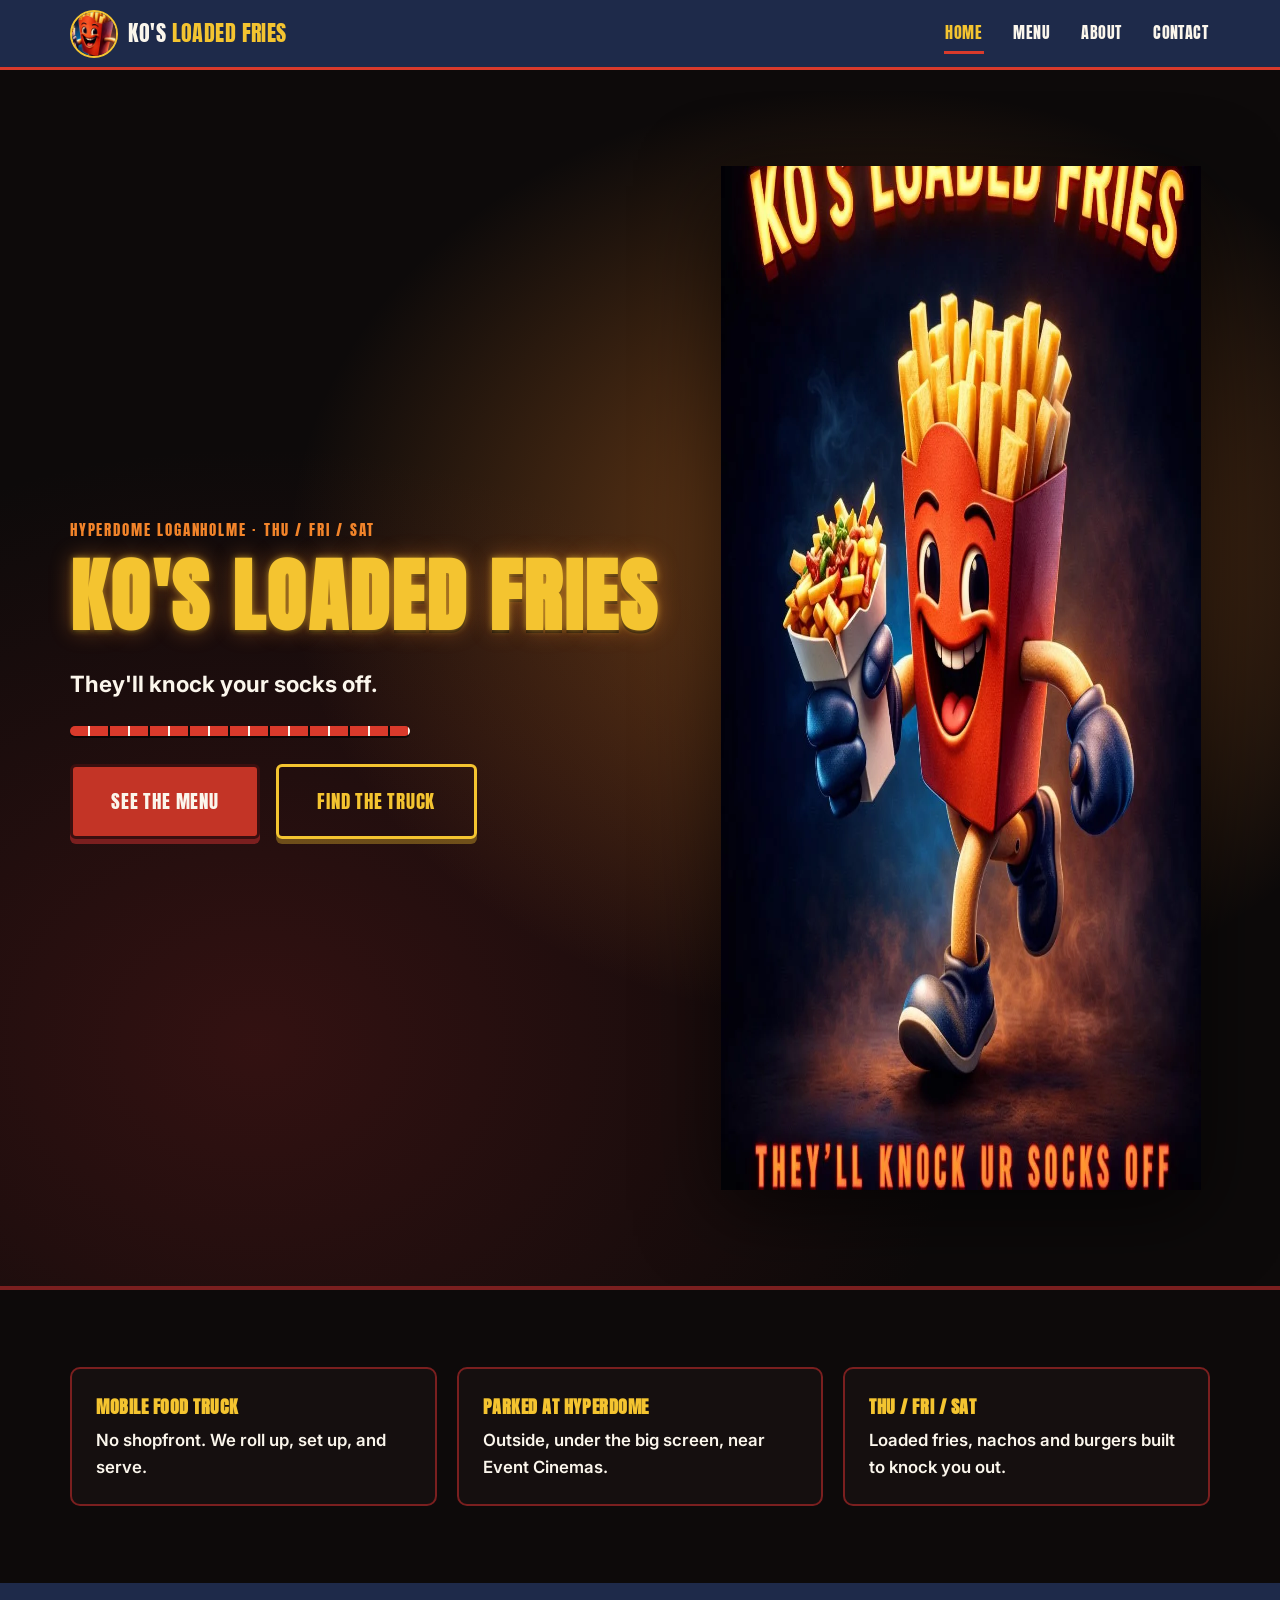
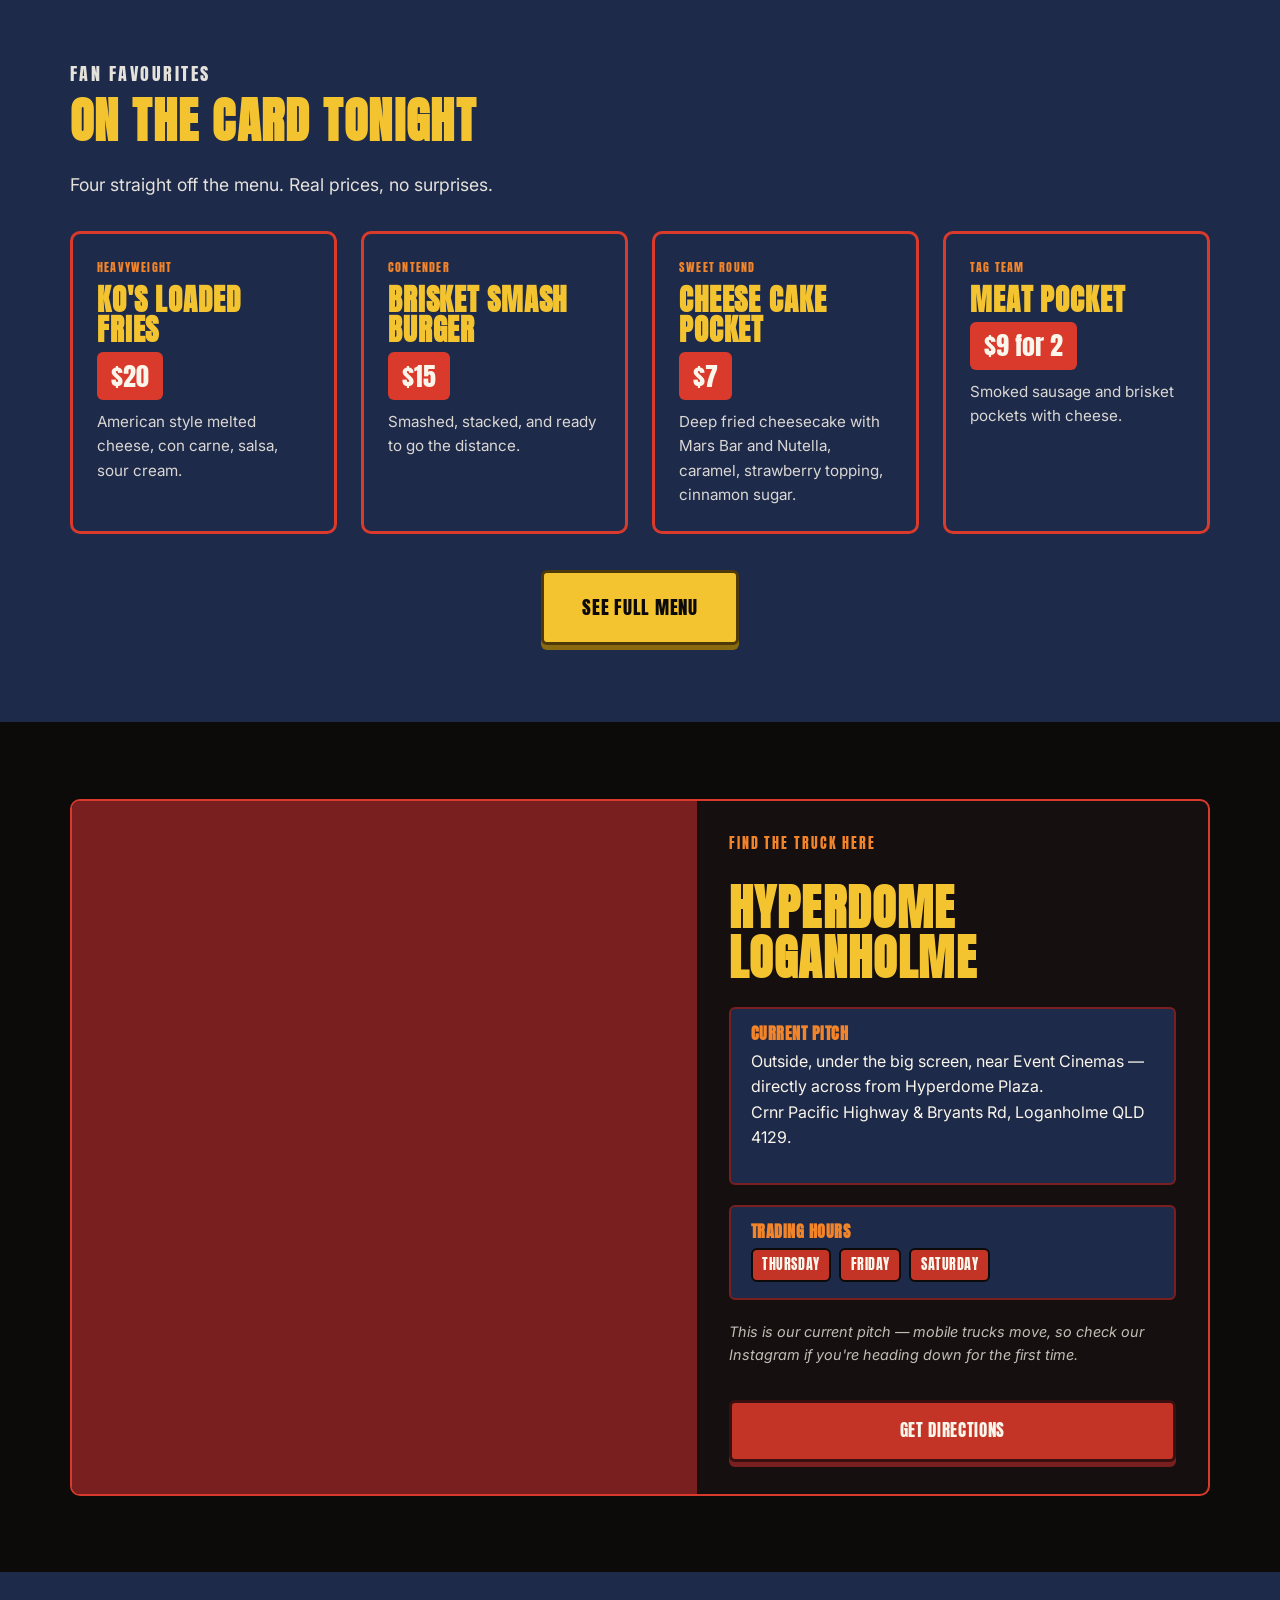
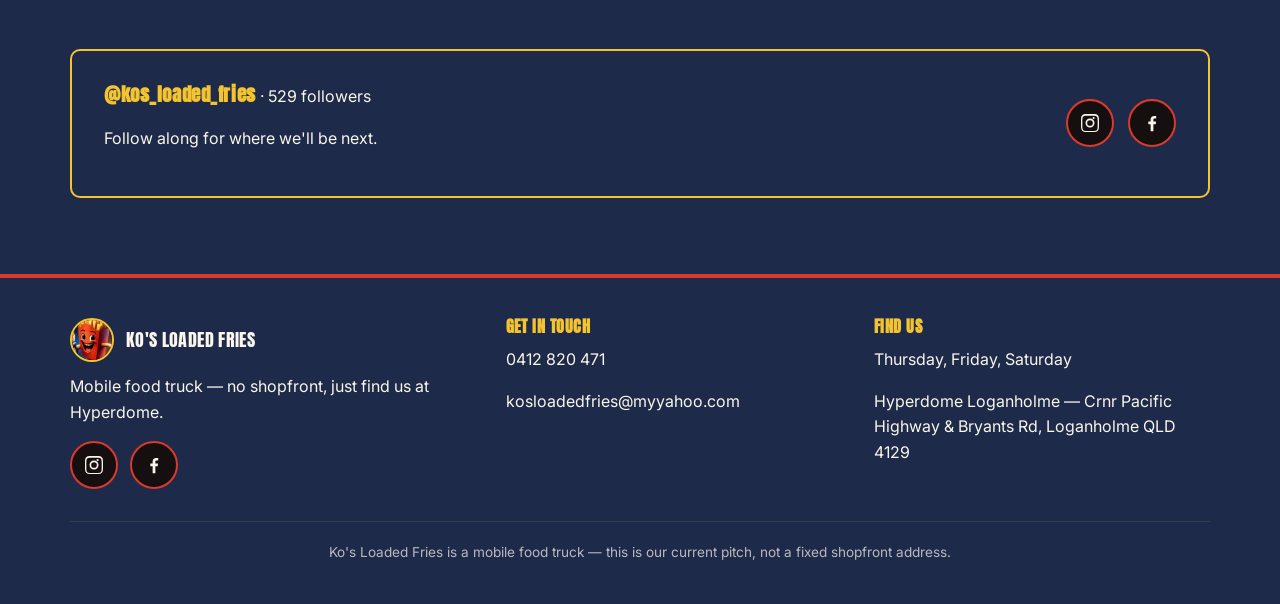
==== index.html @ 44c9c28b "Build Ko's Loaded Fries site: vanilla HTML/CSS/JS, full brand build Four pages (home, menu, about, c" ====
<!DOCTYPE html>
<html lang="en-AU">
<head>
<meta charset="UTF-8">
<meta name="viewport" content="width=device-width, initial-scale=1.0">
<title>Ko's Loaded Fries — Loaded Fries &amp; Burgers at Hyperdome Loganholme</title>
<meta name="description" content="Ko's Loaded Fries is a Brisbane food truck slinging loaded fries, nachos and burgers at Hyperdome Loganholme every Thursday, Friday and Saturday. Bold flavor, loaded portions, knockout satisfaction.">

<meta property="og:title" content="Ko's Loaded Fries — Hyperdome Loganholme">
<meta property="og:description" content="Loaded fries built to knock you out. Find the truck at Hyperdome Loganholme every Thursday, Friday and Saturday.">
<meta property="og:image" content="images/mascot-hero-poster.png">
<meta property="og:type" content="website">

<link rel="icon" href="favicon.ico" sizes="any">
<link rel="icon" type="image/png" sizes="32x32" href="images/favicon-32.png">
<link rel="apple-touch-icon" href="images/favicon-180.png">

<link rel="preconnect" href="https://fonts.googleapis.com">
<link rel="preconnect" href="https://fonts.gstatic.com" crossorigin>
<link href="https://fonts.googleapis.com/css2?family=Anton&family=Inter:wght@400;600;700;800&display=swap" rel="stylesheet">
<link rel="stylesheet" href="styles.css">
</head>
<body>
<a class="skip-link" href="#main">Skip to content</a>

<header class="site-header">
  <div class="wrap">
    <a class="brand" href="index.html">
      <!-- Isolated mascot mark, cropped from mascot-hero-poster.png — see /images. Not a standalone logo file from the client, this is the working substitute. -->
      <img class="brand-mark" src="images/mascot-face-square.png" alt="" width="48" height="48">
      <!-- Built wordmark lockup (coded type, not an extracted logo file) -->
      <span class="brand-word">KO'S <span>LOADED FRIES</span></span>
    </a>
    <button class="nav-toggle" type="button" data-nav-toggle aria-expanded="false" aria-controls="primary-nav" aria-label="Open menu">
      <span class="nav-toggle-icon"></span>
      <span class="visually-hidden">Menu</span>
    </button>
    <nav class="main-nav" id="primary-nav" data-nav aria-label="Primary" data-open="false">
      <ul>
        <li><a href="index.html">Home</a></li>
        <li><a href="menu.html">Menu</a></li>
        <li><a href="about.html">About</a></li>
        <li><a href="contact.html">Contact</a></li>
      </ul>
    </nav>
  </div>
  <div class="nav-scrim" data-nav-scrim></div>
</header>

<main id="main">

  <!-- HERO — the signature element. Radial glow is coded in CSS (see styles.css .hero);
       the mascot art itself is the real supplied poster image. -->
  <section class="hero">
    <div class="wrap">
      <div class="hero-copy" data-reveal>
        <p class="hero-eyebrow">Hyperdome Loganholme &middot; Thu / Fri / Sat</p>
        <h1>Ko's Loaded Fries</h1>
        <p class="hero-tagline">They'll knock your socks off.</p>
        <hr class="rope-divider" aria-hidden="true">
        <div class="btn-row">
          <a class="btn btn-primary btn-lg" href="menu.html">See the Menu</a>
          <a class="btn btn-outline btn-lg" href="#find-us">Find the Truck</a>
        </div>
      </div>
      <div class="hero-media">
        <picture>
          <source srcset="images/mascot-hero-poster.webp" type="image/webp">
          <img src="images/mascot-hero-poster.png" alt="Ko's Loaded Fries mascot, an illustrated red fry box wearing navy boxing gloves, running while holding a cup of loaded fries, lit against a dark red and orange glow" width="1024" height="1024">
        </picture>
      </div>
    </div>
  </section>

  <!-- QUICK OVERVIEW STRIP -->
  <section class="section-black">
    <div class="wrap">
      <div class="overview-strip" data-reveal>
        <div class="overview-item">
          <strong>Mobile food truck</strong>
          No shopfront. We roll up, set up, and serve.
        </div>
        <div class="overview-item">
          <strong>Parked at Hyperdome</strong>
          Outside, under the big screen, near Event Cinemas.
        </div>
        <div class="overview-item">
          <strong>Thu / Fri / Sat</strong>
          Loaded fries, nachos and burgers built to knock you out.
        </div>
      </div>
    </div>
  </section>

  <!-- MENU PREVIEW — fight-card style -->
  <section class="section-navy">
    <div class="wrap">
      <div class="section-head" data-reveal>
        <p class="eyebrow">Fan favourites</p>
        <h2>On the card tonight</h2>
        <p>Four straight off the menu. Real prices, no surprises.</p>
      </div>
      <div class="card-grid" data-reveal>
        <article class="fight-card">
          <p class="tale-of-tape">Heavyweight</p>
          <h3>Ko's Loaded Fries</h3>
          <p class="price">$20</p>
          <p class="desc">American style melted cheese, con carne, salsa, sour cream.</p>
        </article>
        <article class="fight-card">
          <p class="tale-of-tape">Contender</p>
          <h3>Brisket Smash Burger</h3>
          <p class="price">$15</p>
          <p class="desc">Smashed, stacked, and ready to go the distance.</p>
        </article>
        <article class="fight-card">
          <p class="tale-of-tape">Sweet round</p>
          <h3>Cheese Cake Pocket</h3>
          <p class="price">$7</p>
          <p class="desc">Deep fried cheesecake with Mars Bar and Nutella, caramel, strawberry topping, cinnamon sugar.</p>
        </article>
        <article class="fight-card">
          <p class="tale-of-tape">Tag team</p>
          <h3>Meat Pocket</h3>
          <p class="price">$9 for 2</p>
          <p class="desc">Smoked sausage and brisket pockets with cheese.</p>
        </article>
      </div>
      <div class="preview-cta">
        <a class="btn btn-gold btn-lg" href="menu.html">See Full Menu</a>
      </div>
    </div>
  </section>

  <!-- FIND US -->
  <section class="section-black" id="find-us">
    <div class="wrap">
      <div class="find-us" data-reveal>
        <div class="find-us-map">
          <iframe
            src="https://www.google.com/maps?q=Hyperdome,+Crnr+Pacific+Highway+%26+Bryants+Rd,+Loganholme+QLD+4129&output=embed"
            title="Map showing Hyperdome Loganholme, Ko's Loaded Fries' current pitch"
            loading="lazy"
            referrerpolicy="no-referrer-when-downgrade"
            aria-label="Google Map centred on Hyperdome Loganholme"></iframe>
        </div>
        <div class="find-us-info">
          <p class="eyebrow">Find the truck here</p>
          <h2>Hyperdome Loganholme</h2>
          <div class="address-block">
            <h3>Current pitch</h3>
            <p>Outside, under the big screen, near Event Cinemas — directly across from Hyperdome Plaza.<br>
            Crnr Pacific Highway &amp; Bryants Rd, Loganholme QLD 4129.</p>
          </div>
          <div class="schedule-block">
            <h3>Trading hours</h3>
            <div class="schedule-days">
              <span>Thursday</span><span>Friday</span><span>Saturday</span>
            </div>
          </div>
          <p class="pitch-note">This is our current pitch — mobile trucks move, so check our Instagram if you're heading down for the first time.</p>
          <a class="btn btn-primary" href="https://www.google.com/maps?q=Hyperdome,+Crnr+Pacific+Highway+%26+Bryants+Rd,+Loganholme+QLD+4129" target="_blank" rel="noopener">Get Directions</a>
        </div>
      </div>
    </div>
  </section>

  <!-- SOCIAL PROOF -->
  <section class="section-navy">
    <div class="wrap">
      <div class="social-proof" data-reveal>
        <div class="social-proof-text">
          <p><strong>@kos_loaded_fries</strong> &middot; 529 followers</p>
          <p>Follow along for where we'll be next.</p>
        </div>
        <div class="social-icons">
          <a class="social-icon" href="https://instagram.com/kos_loaded_fries" target="_blank" rel="noopener" aria-label="Ko's Loaded Fries on Instagram">
            <svg viewBox="0 0 24 24" aria-hidden="true"><path d="M12 2.2c3.2 0 3.6 0 4.85.07 3.25.15 4.77 1.69 4.92 4.92.06 1.25.07 1.63.07 4.81 0 3.19-.01 3.56-.07 4.81-.15 3.23-1.66 4.77-4.92 4.92-1.25.06-1.62.07-4.85.07-3.2 0-3.58 0-4.81-.07-3.26-.15-4.77-1.7-4.92-4.92-.06-1.25-.07-1.62-.07-4.81 0-3.18.02-3.56.07-4.81C2.36 3.96 3.9 2.42 7.15 2.27 8.4 2.21 8.78 2.2 12 2.2zm0 1.8c-3.14 0-3.5 0-4.74.07-2.35.1-3.44 1.22-3.54 3.54-.06 1.24-.07 1.6-.07 4.74 0 3.14.01 3.5.07 4.74.1 2.32 1.19 3.44 3.54 3.54 1.24.06 1.6.07 4.74.07 3.15 0 3.51 0 4.75-.07 2.34-.1 3.44-1.21 3.54-3.54.06-1.24.07-1.6.07-4.74 0-3.14-.01-3.5-.07-4.74-.1-2.33-1.2-3.44-3.54-3.54-1.24-.07-1.6-.07-4.75-.07zM12 7.1a4.9 4.9 0 1 1 0 9.8 4.9 4.9 0 0 1 0-9.8zm0 1.8a3.1 3.1 0 1 0 0 6.2 3.1 3.1 0 0 0 0-6.2zm5.1-2.35a1.15 1.15 0 1 1-2.3 0 1.15 1.15 0 0 1 2.3 0z"/></svg>
          </a>
          <a class="social-icon" href="https://facebook.com/profile.php?id=61591366006958" target="_blank" rel="noopener" aria-label="Ko's Loaded Fries on Facebook">
            <svg viewBox="0 0 24 24" aria-hidden="true"><path d="M13.5 21v-7.6h2.55l.38-2.96h-2.93V8.53c0-.86.24-1.44 1.47-1.44h1.57V4.46A21 21 0 0 0 14.3 4.3c-2.24 0-3.78 1.37-3.78 3.87v2.27H8v2.96h2.52V21h2.98z"/></svg>
          </a>
        </div>
      </div>
    </div>
  </section>

</main>

<footer class="site-footer">
  <div class="wrap">
    <div class="footer-grid">
      <div class="footer-col">
        <div class="footer-brand">
          <img src="images/mascot-face-square.png" alt="" width="44" height="44">
          <span>Ko's Loaded Fries</span>
        </div>
        <p>Mobile food truck — no shopfront, just find us at Hyperdome.</p>
        <div class="footer-social">
          <a class="social-icon" href="https://instagram.com/kos_loaded_fries" target="_blank" rel="noopener" aria-label="Ko's Loaded Fries on Instagram">
            <svg viewBox="0 0 24 24" aria-hidden="true"><path d="M12 2.2c3.2 0 3.6 0 4.85.07 3.25.15 4.77 1.69 4.92 4.92.06 1.25.07 1.63.07 4.81 0 3.19-.01 3.56-.07 4.81-.15 3.23-1.66 4.77-4.92 4.92-1.25.06-1.62.07-4.85.07-3.2 0-3.58 0-4.81-.07-3.26-.15-4.77-1.7-4.92-4.92-.06-1.25-.07-1.62-.07-4.81 0-3.18.02-3.56.07-4.81C2.36 3.96 3.9 2.42 7.15 2.27 8.4 2.21 8.78 2.2 12 2.2zm0 1.8c-3.14 0-3.5 0-4.74.07-2.35.1-3.44 1.22-3.54 3.54-.06 1.24-.07 1.6-.07 4.74 0 3.14.01 3.5.07 4.74.1 2.32 1.19 3.44 3.54 3.54 1.24.06 1.6.07 4.74.07 3.15 0 3.51 0 4.75-.07 2.34-.1 3.44-1.21 3.54-3.54.06-1.24.07-1.6.07-4.74 0-3.14-.01-3.5-.07-4.74-.1-2.33-1.2-3.44-3.54-3.54-1.24-.07-1.6-.07-4.75-.07zM12 7.1a4.9 4.9 0 1 1 0 9.8 4.9 4.9 0 0 1 0-9.8zm0 1.8a3.1 3.1 0 1 0 0 6.2 3.1 3.1 0 0 0 0-6.2zm5.1-2.35a1.15 1.15 0 1 1-2.3 0 1.15 1.15 0 0 1 2.3 0z"/></svg>
          </a>
          <a class="social-icon" href="https://facebook.com/profile.php?id=61591366006958" target="_blank" rel="noopener" aria-label="Ko's Loaded Fries on Facebook">
            <svg viewBox="0 0 24 24" aria-hidden="true"><path d="M13.5 21v-7.6h2.55l.38-2.96h-2.93V8.53c0-.86.24-1.44 1.47-1.44h1.57V4.46A21 21 0 0 0 14.3 4.3c-2.24 0-3.78 1.37-3.78 3.87v2.27H8v2.96h2.52V21h2.98z"/></svg>
          </a>
        </div>
      </div>
      <div class="footer-col">
        <h3>Get In Touch</h3>
        <p><a href="tel:+61412820471">0412 820 471</a></p>
        <p><a href="mailto:kosloadedfries@myyahoo.com">kosloadedfries@myyahoo.com</a></p>
      </div>
      <div class="footer-col">
        <h3>Find Us</h3>
        <p>Thursday, Friday, Saturday</p>
        <p>Hyperdome Loganholme — Crnr Pacific Highway &amp; Bryants Rd, Loganholme QLD 4129</p>
      </div>
    </div>
    <div class="footer-bottom">
      Ko's Loaded Fries is a mobile food truck — this is our current pitch, not a fixed shopfront address.
    </div>
  </div>
</footer>

<script src="main.js"></script>
</body>
</html>
---- styles.css ----
/* =========================================================================
   KO'S LOADED FRIES — stylesheet
   Palette, type and component system pulled directly from the brand's own
   mascot poster art and boxing motif. See README/brief for source colors.
   ========================================================================= */

:root {
  /* Brand palette — every value lifted from mascot-hero-poster.png */
  --ko-black: #0D0A0A;
  --ko-red: #D93A2B;
  --ko-maroon: #7A1F1F;
  --ko-ember: #F2842A;
  --ko-gold: #F4C430;
  --ko-glove-navy: #1E2A4A;

  /* Button-only red shade: --ko-red itself (lifted straight from the poster)
     sits at 4.25:1 against white text, just under WCAG AA's 4.5:1 for body-
     size text. This darkened variant keeps the same hue for button fills
     that carry text, while borders/cards/accents keep the true poster red. */
  --ko-red-btn: #C33426;
  --ko-red-btn-hover: #AD2E22;

  /* Derived surfaces/text */
  --ko-white: #FBF6EC;
  --ko-black-soft: #171212;
  --ko-black-card: #150F0F;
  --ko-border-hairline: rgba(244, 196, 48, 0.18);

  /* Type */
  --font-display: "Anton", "Arial Narrow", sans-serif;
  --font-body: "Inter", "Segoe UI", system-ui, sans-serif;

  /* Layout */
  --content-max: 1180px;
  --radius-sm: 6px;
  --radius-md: 10px;

  /* Motion */
  --ease-punch: cubic-bezier(0.2, 0.8, 0.3, 1.3);
}

/* =========================================================================
   Reset & base
   ========================================================================= */

*, *::before, *::after { box-sizing: border-box; }

html {
  scroll-behavior: smooth;
}

@media (prefers-reduced-motion: reduce) {
  html { scroll-behavior: auto; }
  *, *::before, *::after {
    animation-duration: 0.001ms !important;
    animation-iteration-count: 1 !important;
    transition-duration: 0.001ms !important;
    scroll-behavior: auto !important;
  }
}

body {
  margin: 0;
  background: var(--ko-black);
  color: var(--ko-white);
  font-family: var(--font-body);
  font-size: 1rem;
  line-height: 1.6;
  -webkit-font-smoothing: antialiased;
}

main { display: block; }

img { max-width: 100%; display: block; }

h1, h2, h3, h4 {
  font-family: var(--font-display);
  letter-spacing: 0.03em;
  text-transform: uppercase;
  line-height: 1.05;
  margin: 0 0 0.5em;
}

h1 { font-size: clamp(2.6rem, 7vw, 5rem); }
h2 { font-size: clamp(1.9rem, 4.5vw, 3rem); }
h3 { font-size: clamp(1.3rem, 3vw, 1.8rem); }

p { margin: 0 0 1em; }

a {
  color: var(--ko-gold);
  text-decoration-thickness: 2px;
  text-underline-offset: 3px;
}

a:hover { color: var(--ko-ember); }

/* Visible focus everywhere — never suppressed */
a:focus-visible,
button:focus-visible,
input:focus-visible,
[tabindex]:focus-visible {
  outline: 3px solid var(--ko-gold);
  outline-offset: 3px;
  border-radius: 2px;
}

.wrap {
  max-width: var(--content-max);
  margin: 0 auto;
  padding: 0 1.25rem;
}

.visually-hidden {
  position: absolute;
  width: 1px; height: 1px;
  padding: 0; margin: -1px;
  overflow: hidden;
  clip: rect(0,0,0,0);
  white-space: nowrap;
  border: 0;
}

.skip-link {
  position: absolute;
  top: -100px;
  left: 1rem;
  background: var(--ko-gold);
  color: var(--ko-black);
  font-weight: 700;
  padding: 0.75rem 1.25rem;
  border-radius: var(--radius-sm);
  z-index: 200;
  transition: top 0.2s var(--ease-punch);
}
.skip-link:focus { top: 1rem; }

/* =========================================================================
   Buttons — solid fills, hard bottom border, pressed state. No gradients.
   ========================================================================= */

.btn {
  display: inline-flex;
  align-items: center;
  justify-content: center;
  gap: 0.5em;
  font-family: var(--font-display);
  letter-spacing: 0.04em;
  text-transform: uppercase;
  font-size: 1.05rem;
  text-decoration: none;
  padding: 0.85em 1.6em;
  border: 3px solid var(--ko-black);
  border-radius: var(--radius-sm);
  cursor: pointer;
  transition: transform 0.12s var(--ease-punch), box-shadow 0.12s ease, background-color 0.15s ease;
  box-shadow: 0 5px 0 0 var(--shadow-color, var(--ko-maroon));
}

.btn:hover { color: inherit; }

.btn:active {
  transform: translateY(4px);
  box-shadow: 0 1px 0 0 var(--shadow-color, var(--ko-maroon));
}

.btn-primary {
  --shadow-color: var(--ko-maroon);
  background: var(--ko-red-btn);
  color: var(--ko-white);
  border-color: #3a0f0f;
}
.btn-primary:hover {
  background: var(--ko-red-btn-hover);
  color: var(--ko-white);
  box-shadow: 0 5px 0 0 var(--shadow-color), 0 0 22px rgba(242, 132, 42, 0.55);
}

.btn-gold {
  --shadow-color: #8a6a10;
  background: var(--ko-gold);
  color: var(--ko-black);
  border-color: #4d3a08;
}
.btn-gold:hover {
  background: #f7d155;
  color: var(--ko-black);
  box-shadow: 0 5px 0 0 var(--shadow-color), 0 0 22px rgba(244, 196, 48, 0.45);
}

.btn-outline {
  background: transparent;
  color: var(--ko-gold);
  border-color: var(--ko-gold);
  box-shadow: 0 5px 0 0 rgba(244, 196, 48, 0.35);
}
.btn-outline:hover { background: rgba(244, 196, 48, 0.08); }

.btn-lg { font-size: 1.2rem; padding: 1em 2em; }

.btn-row {
  display: flex;
  flex-wrap: wrap;
  gap: 1rem;
}

@media (prefers-reduced-motion: no-preference) {
  .btn:hover { transform: translateY(-2px); }
  .btn:active { transform: translateY(4px); }
}

/* =========================================================================
   Header / Nav
   ========================================================================= */

.site-header {
  position: sticky;
  top: 0;
  z-index: 100;
  background: var(--ko-glove-navy);
  border-bottom: 3px solid var(--ko-red);
}

.site-header .wrap {
  display: flex;
  align-items: center;
  justify-content: space-between;
  padding-block: 0.6rem;
}

.brand {
  display: flex;
  align-items: center;
  gap: 0.65rem;
  text-decoration: none;
  color: var(--ko-white);
}

.brand-mark {
  width: 48px;
  height: 48px;
  border-radius: 50%;
  border: 2px solid var(--ko-gold);
  object-fit: cover;
  background: var(--ko-black);
  flex-shrink: 0;
}

/* Built wordmark lockup — see index.html comment for why this is coded
   type rather than an extracted logo file. */
.brand-word {
  font-family: var(--font-display);
  font-size: 1.35rem;
  letter-spacing: 0.02em;
  text-transform: uppercase;
  line-height: 1;
}
.brand-word span { color: var(--ko-gold); }

.nav-toggle {
  display: none;
  background: var(--ko-red);
  color: var(--ko-white);
  border: 2px solid var(--ko-black);
  border-radius: var(--radius-sm);
  padding: 0.5rem 0.7rem;
  cursor: pointer;
}

.nav-toggle-icon,
.nav-toggle-icon::before,
.nav-toggle-icon::after {
  display: block;
  width: 22px;
  height: 3px;
  background: currentColor;
  border-radius: 2px;
  position: relative;
  transition: transform 0.2s ease, opacity 0.2s ease;
}
.nav-toggle-icon::before { content: ""; position: absolute; top: -7px; }
.nav-toggle-icon::after { content: ""; position: absolute; top: 7px; }

.nav-toggle[aria-expanded="true"] .nav-toggle-icon { background: transparent; }
.nav-toggle[aria-expanded="true"] .nav-toggle-icon::before { transform: translateY(7px) rotate(45deg); }
.nav-toggle[aria-expanded="true"] .nav-toggle-icon::after { transform: translateY(-7px) rotate(-45deg); }

.main-nav ul {
  list-style: none;
  display: flex;
  gap: 1.75rem;
  margin: 0;
  padding: 0;
}

.main-nav a {
  color: var(--ko-white);
  text-decoration: none;
  font-family: var(--font-display);
  letter-spacing: 0.03em;
  text-transform: uppercase;
  font-size: 1rem;
  padding: 0.4rem 0.1rem;
  border-bottom: 3px solid transparent;
}

.main-nav a:hover { color: var(--ko-gold); }

.main-nav a[aria-current="page"] {
  color: var(--ko-gold);
  border-bottom-color: var(--ko-red);
}

@media (max-width: 760px) {
  .nav-toggle { display: inline-flex; align-items: center; justify-content: center; }

  .main-nav {
    position: fixed;
    inset: 0 0 0 auto;
    width: min(78vw, 320px);
    height: 100vh;
    background: var(--ko-glove-navy);
    border-left: 3px solid var(--ko-red);
    padding: 5.5rem 1.5rem 2rem;
    transform: translateX(100%);
    transition: transform 0.25s var(--ease-punch);
  }
  .main-nav[data-open="true"] { transform: translateX(0); }

  .main-nav ul {
    flex-direction: column;
    gap: 1.4rem;
  }

  .main-nav a { font-size: 1.3rem; display: inline-block; }

  .nav-scrim {
    display: none;
    position: fixed;
    inset: 0;
    background: rgba(0,0,0,0.55);
    z-index: 90;
  }
  .nav-scrim[data-open="true"] { display: block; }
}

/* =========================================================================
   Hero — the signature element. Radial glow built in CSS, not baked image.
   ========================================================================= */

.hero {
  position: relative;
  padding-block: clamp(3rem, 9vw, 6rem);
  background:
    radial-gradient(ellipse 65% 55% at 68% 40%, rgba(242, 132, 42, 0.45), transparent 70%),
    radial-gradient(ellipse 80% 70% at 20% 80%, rgba(122, 31, 31, 0.35), transparent 70%),
    var(--ko-black);
  overflow: hidden;
  border-bottom: 4px solid var(--ko-maroon);
}

.hero .wrap {
  display: grid;
  grid-template-columns: 1.1fr 0.9fr;
  align-items: center;
  gap: 2rem;
}

.hero-copy { position: relative; z-index: 2; }

.hero-eyebrow {
  display: inline-block;
  color: var(--ko-ember);
  font-family: var(--font-display);
  letter-spacing: 0.12em;
  text-transform: uppercase;
  font-size: 0.95rem;
  margin-bottom: 0.75rem;
}

.hero h1 {
  color: var(--ko-gold);
  text-shadow:
    0 0 6px rgba(244, 196, 48, 0.55),
    0 0 22px rgba(242, 132, 42, 0.45),
    0 3px 0 var(--ko-black);
  margin-bottom: 0.35em;
}

.hero-tagline {
  font-size: clamp(1.1rem, 2.4vw, 1.4rem);
  font-weight: 700;
  color: var(--ko-white);
  max-width: 32ch;
}

.rope-divider {
  border: none;
  height: 10px;
  margin: 1.5rem 0 1.75rem;
  max-width: 340px;
  background:
    repeating-linear-gradient(90deg,
      var(--ko-red) 0 18px,
      var(--ko-white) 18px 20px,
      var(--ko-red) 20px 38px,
      var(--ko-black) 38px 40px);
  border-radius: 999px;
  box-shadow: 0 2px 0 rgba(0,0,0,0.6);
}

.hero-media {
  position: relative;
  z-index: 1;
  display: flex;
  justify-content: center;
}

.hero-media img {
  width: 100%;
  max-width: 480px;
  filter: drop-shadow(0 20px 40px rgba(0,0,0,0.6));
}

@media (max-width: 860px) {
  .hero .wrap { grid-template-columns: 1fr; text-align: center; }
  .hero-tagline { max-width: none; margin-inline: auto; }
  .rope-divider { margin-inline: auto; }
  .hero-media { order: -1; }
  .hero-media img { max-width: 320px; }
  .btn-row { justify-content: center; }
}

/* =========================================================================
   Sections — shared rhythm
   ========================================================================= */

section { padding-block: clamp(3rem, 6vw, 5rem); }

.section-navy { background: var(--ko-glove-navy); }
.section-black { background: var(--ko-black); }
.section-card-bg { background: var(--ko-black-soft); }

.section-head { max-width: 62ch; margin-bottom: 2rem; }
.section-head h2 { color: var(--ko-gold); }
.section-head p { font-size: 1.1rem; color: var(--ko-white); opacity: 0.9; }

.eyebrow {
  display: inline-block;
  font-family: var(--font-display);
  letter-spacing: 0.14em;
  text-transform: uppercase;
  font-size: 0.85rem;
  color: var(--ko-ember);
  margin-bottom: 0.5rem;
}

/* =========================================================================
   Overview strip
   ========================================================================= */

.overview-strip {
  display: grid;
  grid-template-columns: repeat(3, 1fr);
  gap: 1.25rem;
}

.overview-item {
  background: var(--ko-black-card);
  border: 2px solid var(--ko-maroon);
  border-radius: var(--radius-md);
  padding: 1.5rem;
  font-weight: 600;
  font-size: 1.05rem;
}

.overview-item strong { color: var(--ko-gold); display: block; font-family: var(--font-display); letter-spacing: 0.03em; text-transform: uppercase; font-size: 1.1rem; margin-bottom: 0.35rem; }

@media (max-width: 760px) {
  .overview-strip { grid-template-columns: 1fr; }
}

/* =========================================================================
   Fight-card menu preview / menu cards
   ========================================================================= */

.card-grid {
  display: grid;
  grid-template-columns: repeat(auto-fit, minmax(240px, 1fr));
  gap: 1.5rem;
}

.fight-card {
  background: var(--ko-glove-navy);
  border: 3px solid var(--ko-red);
  border-radius: var(--radius-md);
  padding: 1.5rem;
  position: relative;
  transition: transform 0.15s var(--ease-punch), box-shadow 0.15s ease;
}

@media (prefers-reduced-motion: no-preference) {
  .fight-card:hover,
  .menu-item:hover {
    transform: translateY(-4px);
    box-shadow: 0 10px 0 -4px var(--ko-maroon), 0 14px 24px rgba(0,0,0,0.45);
  }
}

.fight-card .tale-of-tape {
  font-family: var(--font-display);
  letter-spacing: 0.1em;
  text-transform: uppercase;
  font-size: 0.75rem;
  color: var(--ko-ember);
  margin-bottom: 0.5rem;
}

.fight-card h3 {
  color: var(--ko-gold);
  margin-bottom: 0.4rem;
}

.fight-card .price {
  font-family: var(--font-display);
  font-size: 1.6rem;
  color: var(--ko-white);
  background: var(--ko-red);
  display: inline-block;
  padding: 0.15em 0.55em;
  border-radius: var(--radius-sm);
  margin-bottom: 0.6rem;
}

.fight-card p.desc { color: var(--ko-white); opacity: 0.85; font-size: 0.95rem; margin-bottom: 0; }

.preview-cta { margin-top: 2.25rem; text-align: center; }

/* =========================================================================
   Find Us block
   ========================================================================= */

.find-us {
  background: var(--ko-black-card);
  border: 2px solid var(--ko-red);
  border-radius: var(--radius-md);
  display: grid;
  grid-template-columns: 1.1fr 0.9fr;
  overflow: hidden;
}

.find-us-map {
  position: relative;
  min-height: 320px;
  background: var(--ko-maroon);
}

.find-us-map iframe {
  width: 100%;
  height: 100%;
  min-height: 320px;
  border: 0;
  display: block;
}

.find-us-info {
  padding: 2rem;
  display: flex;
  flex-direction: column;
  gap: 1.25rem;
}

.find-us-info h2 { color: var(--ko-gold); margin-bottom: 0.25rem; }

.schedule-block,
.address-block {
  background: var(--ko-glove-navy);
  border: 2px solid var(--ko-maroon);
  border-radius: var(--radius-sm);
  padding: 1rem 1.25rem;
}

.schedule-block h3, .address-block h3 {
  font-size: 1rem;
  color: var(--ko-ember);
  margin-bottom: 0.4rem;
}

.schedule-days {
  display: flex;
  gap: 0.5rem;
  flex-wrap: wrap;
  margin-top: 0.5rem;
}

.schedule-days span {
  background: var(--ko-red-btn);
  color: var(--ko-white);
  font-family: var(--font-display);
  letter-spacing: 0.04em;
  text-transform: uppercase;
  font-size: 0.85rem;
  padding: 0.3em 0.7em;
  border-radius: var(--radius-sm);
  border: 2px solid var(--ko-black);
}

.pitch-note {
  font-size: 0.9rem;
  color: var(--ko-white);
  opacity: 0.75;
  font-style: italic;
}

@media (max-width: 860px) {
  .find-us { grid-template-columns: 1fr; }
  .find-us-map { min-height: 260px; }
}

/* =========================================================================
   Social proof
   ========================================================================= */

.social-proof {
  display: flex;
  flex-wrap: wrap;
  align-items: center;
  justify-content: space-between;
  gap: 1.5rem;
  background: var(--ko-glove-navy);
  border: 2px solid var(--ko-gold);
  border-radius: var(--radius-md);
  padding: 1.75rem 2rem;
}

.social-proof-text strong { color: var(--ko-gold); font-family: var(--font-display); font-size: 1.2rem; letter-spacing: 0.03em; }

.social-icons {
  display: flex;
  gap: 0.9rem;
}

.social-icon {
  display: inline-flex;
  align-items: center;
  justify-content: center;
  width: 48px;
  height: 48px;
  border-radius: 50%;
  background: var(--ko-black-card);
  border: 2px solid var(--ko-red);
  color: var(--ko-white);
  transition: transform 0.15s var(--ease-punch), background 0.15s ease;
}
.social-icon:hover { background: var(--ko-red); transform: translateY(-3px) scale(1.05); color: var(--ko-white); }
.social-icon svg { width: 22px; height: 22px; fill: currentColor; }

/* =========================================================================
   Footer
   ========================================================================= */

.site-footer {
  background: var(--ko-glove-navy);
  border-top: 4px solid var(--ko-red);
  padding-block: 2.5rem;
}

.footer-grid {
  display: grid;
  grid-template-columns: 1.2fr 1fr 1fr;
  gap: 2rem;
}

.footer-col h3 {
  font-size: 1rem;
  color: var(--ko-gold);
  margin-bottom: 0.75rem;
}

.footer-col p, .footer-col a { color: var(--ko-white); }
.footer-col a { text-decoration: none; }
.footer-col a:hover { color: var(--ko-gold); }

.footer-brand {
  display: flex;
  align-items: center;
  gap: 0.75rem;
  margin-bottom: 0.75rem;
}
.footer-brand img {
  width: 44px; height: 44px; border-radius: 50%;
  border: 2px solid var(--ko-gold);
}
.footer-brand span {
  font-family: var(--font-display);
  letter-spacing: 0.02em;
  text-transform: uppercase;
  font-size: 1.1rem;
}

.footer-note {
  font-size: 0.85rem;
  opacity: 0.7;
  margin-top: 0.5rem;
}

.footer-social { display: flex; gap: 0.75rem; margin-top: 0.75rem; }

.footer-bottom {
  margin-top: 2rem;
  padding-top: 1.25rem;
  border-top: 1px solid var(--ko-border-hairline);
  font-size: 0.85rem;
  opacity: 0.7;
  text-align: center;
}

@media (max-width: 760px) {
  .footer-grid { grid-template-columns: 1fr; }
}

/* =========================================================================
   Scroll reveal (JS adds .is-visible; content visible by default so it
   never depends on JS)
   ========================================================================= */

[data-reveal] {
  opacity: 1;
  transform: none;
}

@media (prefers-reduced-motion: no-preference) {
  [data-reveal] {
    opacity: 0;
    transform: translateY(24px);
    transition: opacity 0.6s ease, transform 0.6s var(--ease-punch);
  }
  [data-reveal].is-visible {
    opacity: 1;
    transform: none;
  }
}

/* =========================================================================
   Page header (menu / about / contact)
   ========================================================================= */

.page-header {
  background:
    radial-gradient(ellipse 70% 60% at 75% 20%, rgba(242, 132, 42, 0.3), transparent 70%),
    var(--ko-black);
  border-bottom: 4px solid var(--ko-maroon);
  padding-block: clamp(2.5rem, 6vw, 4rem);
  position: relative;
  overflow: hidden;
}

.page-header .wrap {
  display: flex;
  align-items: center;
  justify-content: space-between;
  gap: 2rem;
  flex-wrap: wrap;
}

.page-header h1 { color: var(--ko-gold); margin-bottom: 0.3em; }

.page-header .strapline {
  font-weight: 700;
  font-size: 1.05rem;
  color: var(--ko-white);
  letter-spacing: 0.02em;
}

.page-header-accent img {
  width: 140px;
  filter: drop-shadow(0 8px 18px rgba(0,0,0,0.5));
}

@media (max-width: 700px) {
  .page-header .wrap { flex-direction: column; text-align: center; }
}

/* =========================================================================
   Menu page
   ========================================================================= */

.menu-section { padding-block: 3rem; }

.menu-round {
  margin-bottom: 3.5rem;
}
.menu-round:last-child { margin-bottom: 0; }

.round-eyebrow {
  display: inline-flex;
  align-items: center;
  gap: 0.6rem;
  font-family: var(--font-display);
  letter-spacing: 0.1em;
  text-transform: uppercase;
  color: var(--ko-ember);
  font-size: 0.95rem;
  margin-bottom: 0.75rem;
}
.round-eyebrow::before {
  content: "";
  width: 28px;
  height: 3px;
  background: var(--ko-red);
  display: inline-block;
}

.menu-round h2 { color: var(--ko-gold); margin-bottom: 1.25rem; }

.menu-list {
  display: grid;
  gap: 1rem;
}

.menu-item {
  background: var(--ko-black-card);
  border: 2px solid var(--ko-maroon);
  border-radius: var(--radius-md);
  padding: 1.1rem 1.4rem;
  transition: transform 0.15s var(--ease-punch), box-shadow 0.15s ease, border-color 0.15s ease;
}
.menu-item:hover { border-color: var(--ko-red); }

.menu-item-row {
  display: flex;
  align-items: baseline;
  justify-content: space-between;
  gap: 1rem;
}

.menu-item-name {
  font-family: var(--font-display);
  letter-spacing: 0.02em;
  text-transform: uppercase;
  font-size: 1.15rem;
  color: var(--ko-white);
}

.menu-item-price {
  font-family: var(--font-display);
  font-size: 1.3rem;
  color: var(--ko-gold);
  white-space: nowrap;
}

.menu-item-desc {
  margin-top: 0.4rem;
  font-size: 0.95rem;
  color: var(--ko-white);
  opacity: 0.8;
}

.menu-item-addon {
  margin-top: 0.6rem;
  padding-top: 0.6rem;
  border-top: 1px dashed var(--ko-border-hairline);
  display: flex;
  justify-content: space-between;
  font-size: 0.9rem;
  color: var(--ko-ember);
  font-weight: 700;
}

.menu-strapline {
  text-align: center;
  font-family: var(--font-display);
  letter-spacing: 0.04em;
  text-transform: uppercase;
  color: var(--ko-gold);
  font-size: clamp(1.1rem, 2.5vw, 1.5rem);
  margin: 3rem 0 0;
}

/* =========================================================================
   About page
   ========================================================================= */

.about-block {
  display: grid;
  grid-template-columns: 1fr 1fr;
  gap: 2.5rem;
  align-items: center;
}

.about-block.reverse .about-media { order: 2; }

.about-media img {
  border-radius: var(--radius-md);
  border: 3px solid var(--ko-red);
}

.about-media figcaption {
  margin-top: 0.6rem;
  font-size: 0.85rem;
  opacity: 0.7;
}

.about-text h2 { color: var(--ko-gold); }

.ingredient-list {
  list-style: none;
  margin: 1.5rem 0 0;
  padding: 0;
  display: grid;
  grid-template-columns: repeat(auto-fit, minmax(180px, 1fr));
  gap: 0.9rem;
}

.ingredient-list li {
  background: var(--ko-glove-navy);
  border: 2px solid var(--ko-maroon);
  border-radius: var(--radius-sm);
  padding: 0.8rem 1rem;
  font-weight: 700;
}

.closing-statement {
  text-align: center;
  padding-block: clamp(3rem, 8vw, 6rem);
}

.closing-statement p {
  font-family: var(--font-display);
  letter-spacing: 0.03em;
  text-transform: uppercase;
  font-size: clamp(1.6rem, 5vw, 2.8rem);
  color: var(--ko-gold);
  text-shadow: 0 0 20px rgba(242, 132, 42, 0.4);
  max-width: 20ch;
  margin: 0 auto;
}

@media (max-width: 860px) {
  .about-block, .about-block.reverse .about-media { grid-template-columns: 1fr; order: 0; }
  .about-block { grid-template-columns: 1fr; }
}

/* =========================================================================
   Contact page
   ========================================================================= */

.contact-hero {
  text-align: center;
  max-width: 60ch;
  margin: 0 auto 2.5rem;
}

.contact-hero .eyebrow { display: block; }

.contact-actions {
  display: grid;
  grid-template-columns: repeat(2, 1fr);
  gap: 1.5rem;
  max-width: 640px;
  margin: 0 auto 3rem;
}

.contact-action {
  background: var(--ko-black-card);
  border: 3px solid var(--ko-red);
  border-radius: var(--radius-md);
  padding: 2rem 1.5rem;
  text-align: center;
  display: flex;
  flex-direction: column;
  align-items: center;
  gap: 0.75rem;
}

.contact-action h2 { font-size: 1.1rem; color: var(--ko-gold); margin-bottom: 0; }

.contact-action .btn {
  width: 100%;
  font-size: clamp(0.95rem, 4vw, 1.2rem);
  padding-inline: 0.75em;
}

.contact-action .btn-tel { white-space: nowrap; }

.contact-action .btn-email {
  white-space: normal;
  word-break: break-word;
  line-height: 1.3;
}

.copy-feedback {
  font-size: 0.85rem;
  color: var(--ko-ember);
  font-weight: 700;
  min-height: 1.2em;
}

@media (max-width: 640px) {
  .contact-actions { grid-template-columns: 1fr; }
}

.update-note {
  text-align: center;
  max-width: 55ch;
  margin: 2.5rem auto 0;
  font-size: 0.95rem;
  opacity: 0.85;
}
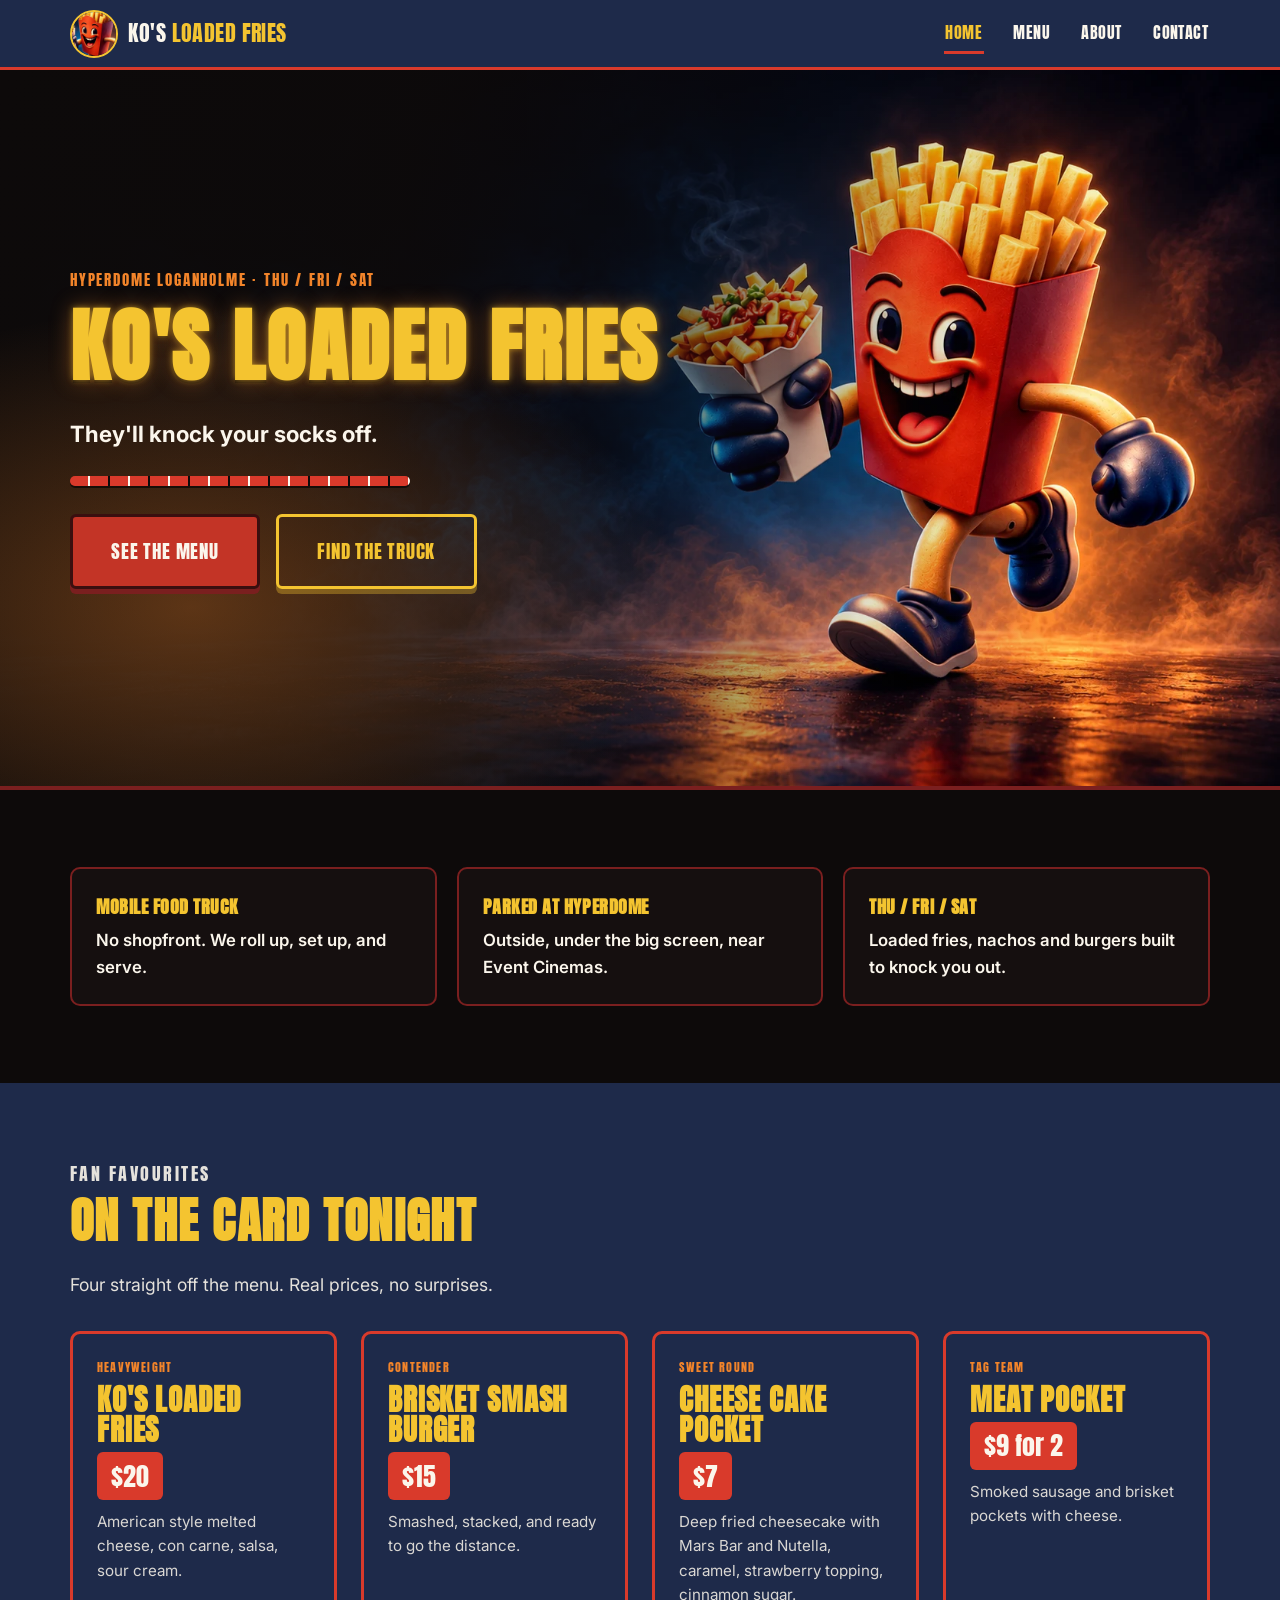
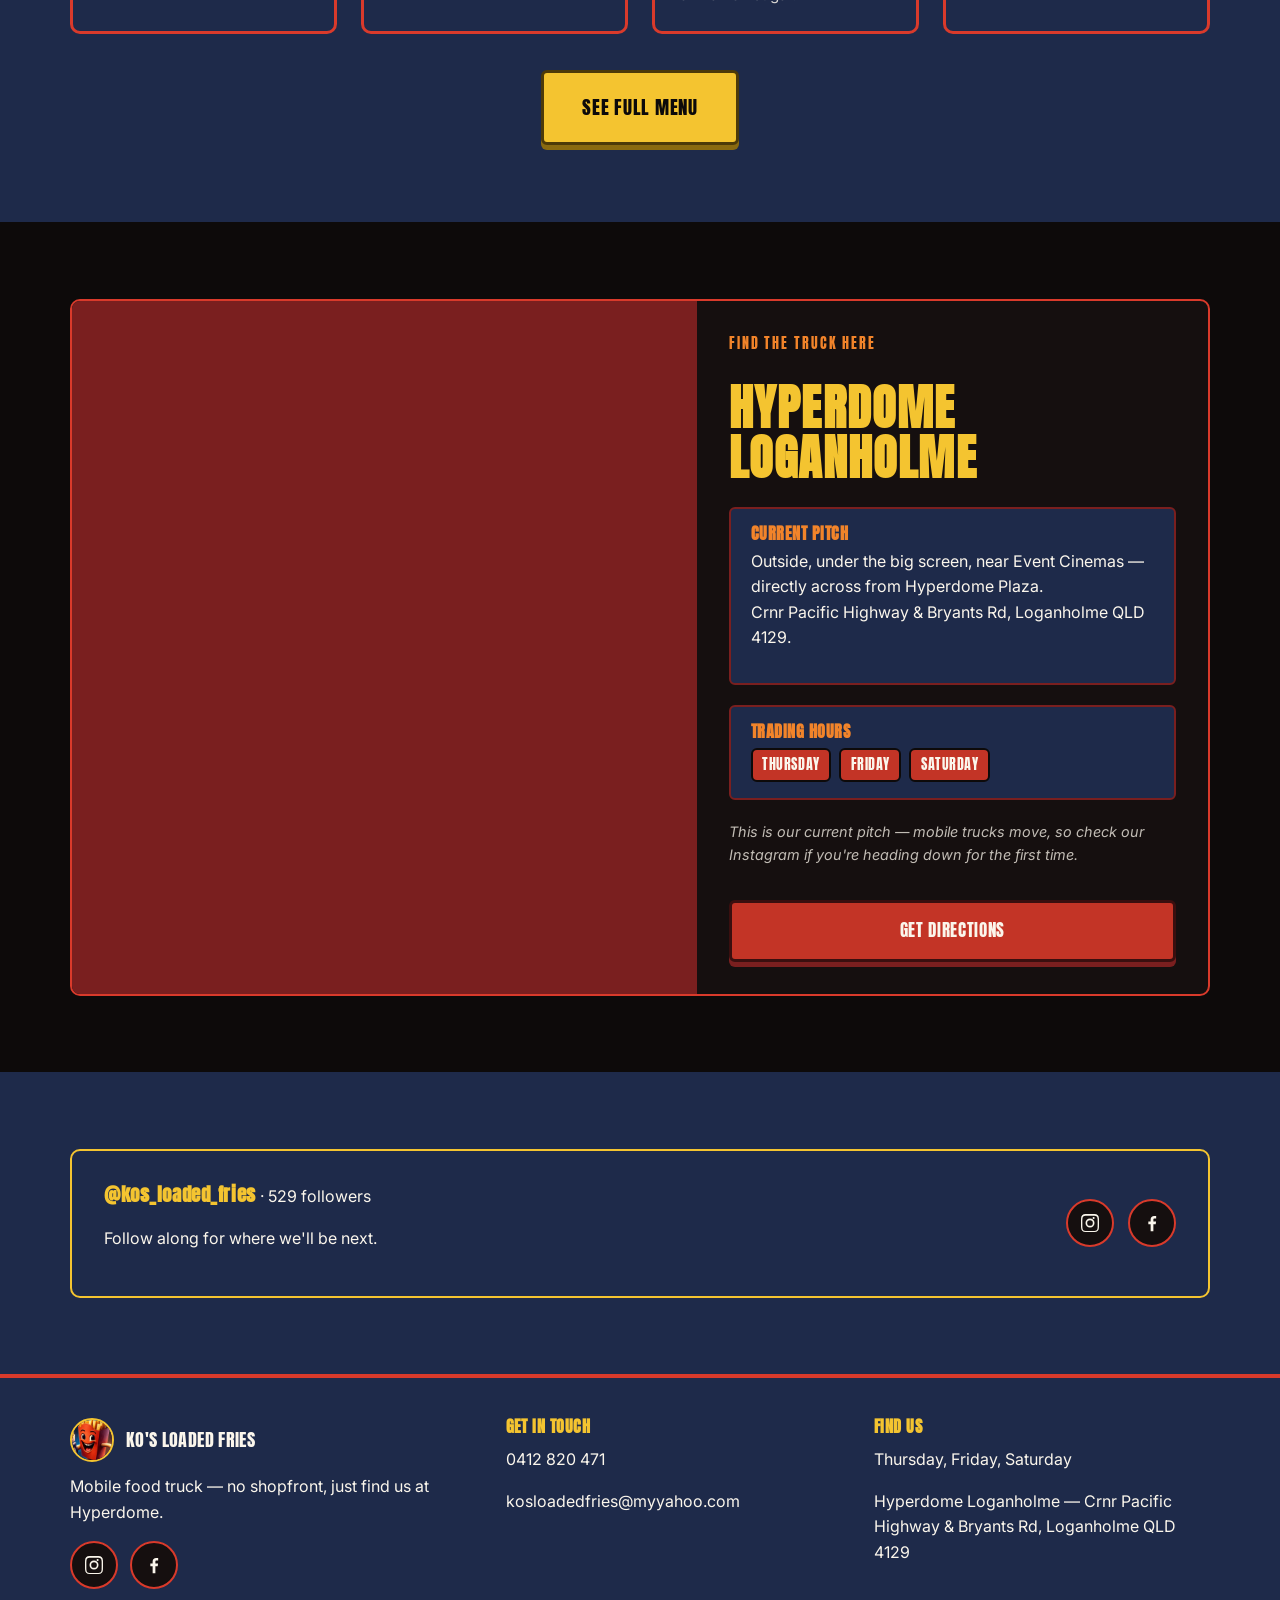
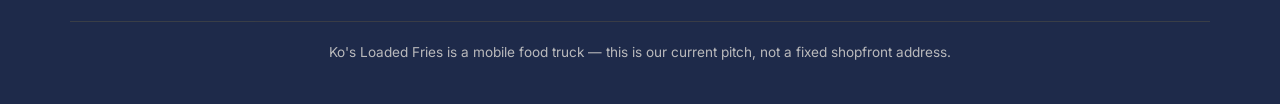
==== commit 67b17898: "Swap hero to new full-bleed running-mascot photo Moved the newly supplied mascot image out of the re" ====
--- a/index.html
+++ b/index.html
@@ -49,9 +49,16 @@
 
 <main id="main">
 
-  <!-- HERO — the signature element. Radial glow is coded in CSS (see styles.css .hero);
-       the mascot art itself is the real supplied poster image. -->
+  <!-- HERO — the signature element. The dark-to-transparent wash and ember
+       glow that make the overlaid headline readable are coded in CSS
+       (see styles.css .hero::before); the mascot photo itself is real. -->
   <section class="hero">
+    <div class="hero-media">
+      <picture>
+        <source srcset="images/mascot-hero-running.webp" type="image/webp">
+        <img src="images/mascot-hero-running.png" alt="Ko's Loaded Fries mascot, an illustrated red fry box wearing navy boxing gloves, running while holding a cup of loaded fries, lit against a dark smoky background with an orange glow" width="1672" height="941">
+      </picture>
+    </div>
     <div class="wrap">
       <div class="hero-copy" data-reveal>
         <p class="hero-eyebrow">Hyperdome Loganholme &middot; Thu / Fri / Sat</p>
@@ -62,12 +69,6 @@
           <a class="btn btn-primary btn-lg" href="menu.html">See the Menu</a>
           <a class="btn btn-outline btn-lg" href="#find-us">Find the Truck</a>
         </div>
-      </div>
-      <div class="hero-media">
-        <picture>
-          <source srcset="images/mascot-hero-poster.webp" type="image/webp">
-          <img src="images/mascot-hero-poster.png" alt="Ko's Loaded Fries mascot, an illustrated red fry box wearing navy boxing gloves, running while holding a cup of loaded fries, lit against a dark red and orange glow" width="1024" height="1024">
-        </picture>
       </div>
     </div>
   </section>
--- a/styles.css
+++ b/styles.css
@@ -345,28 +345,58 @@
 }
 
 /* =========================================================================
-   Hero — the signature element. Radial glow built in CSS, not baked image.
+   Hero — the signature element. The mascot photo is real (see /images);
+   the dark-to-transparent wash and ember glow that make the overlaid type
+   readable are coded gradients layered on top of it, not a flattened image.
    ========================================================================= */
 
 .hero {
   position: relative;
-  padding-block: clamp(3rem, 9vw, 6rem);
-  background:
-    radial-gradient(ellipse 65% 55% at 68% 40%, rgba(242, 132, 42, 0.45), transparent 70%),
-    radial-gradient(ellipse 80% 70% at 20% 80%, rgba(122, 31, 31, 0.35), transparent 70%),
-    var(--ko-black);
+  min-height: clamp(480px, 62vw, 720px);
+  display: flex;
+  align-items: center;
   overflow: hidden;
   border-bottom: 4px solid var(--ko-maroon);
+  background: var(--ko-black);
+}
+
+.hero-media {
+  position: absolute;
+  inset: 0;
+  z-index: 0;
+}
+
+.hero-media img {
+  width: 100%;
+  height: 100%;
+  object-fit: cover;
+  object-position: right center;
+}
+
+/* Legibility wash + brand glow, coded on top of the real photo */
+.hero::before {
+  content: "";
+  position: absolute;
+  inset: 0;
+  z-index: 1;
+  background:
+    radial-gradient(ellipse 55% 60% at 15% 75%, rgba(242, 132, 42, 0.35), transparent 70%),
+    linear-gradient(100deg,
+      var(--ko-black) 0%,
+      rgba(13, 10, 10, 0.94) 30%,
+      rgba(13, 10, 10, 0.55) 52%,
+      rgba(13, 10, 10, 0.12) 68%,
+      transparent 82%);
 }
 
 .hero .wrap {
-  display: grid;
-  grid-template-columns: 1.1fr 0.9fr;
-  align-items: center;
-  gap: 2rem;
-}
-
-.hero-copy { position: relative; z-index: 2; }
+  position: relative;
+  z-index: 2;
+  width: 100%;
+  padding-block: clamp(3rem, 9vw, 6rem);
+}
+
+.hero-copy { max-width: 40rem; }
 
 .hero-eyebrow {
   display: inline-block;
@@ -409,25 +439,34 @@
   box-shadow: 0 2px 0 rgba(0,0,0,0.6);
 }
 
-.hero-media {
-  position: relative;
-  z-index: 1;
-  display: flex;
-  justify-content: center;
-}
-
-.hero-media img {
-  width: 100%;
-  max-width: 480px;
-  filter: drop-shadow(0 20px 40px rgba(0,0,0,0.6));
-}
-
 @media (max-width: 860px) {
-  .hero .wrap { grid-template-columns: 1fr; text-align: center; }
+  /* Full-bleed cover-and-overlay reads great wide, but crops the mascot
+     badly at portrait ratios — stack instead: photo band on top, copy
+     below it in normal flow. */
+  .hero {
+    display: block;
+    min-height: 0;
+  }
+  .hero-media {
+    position: relative;
+    inset: auto;
+    height: 46vh;
+    min-height: 260px;
+    max-height: 380px;
+  }
+  .hero-media img { object-position: 75% center; }
+  .hero::before {
+    background:
+      radial-gradient(ellipse 70% 50% at 50% 100%, rgba(242, 132, 42, 0.3), transparent 70%),
+      linear-gradient(180deg,
+        rgba(13, 10, 10, 0.05) 0%,
+        rgba(13, 10, 10, 0.65) 78%,
+        var(--ko-black) 100%);
+  }
+  .hero .wrap { padding-block: 1.75rem 3rem; text-align: center; }
+  .hero-copy { max-width: none; margin-inline: auto; }
   .hero-tagline { max-width: none; margin-inline: auto; }
   .rope-divider { margin-inline: auto; }
-  .hero-media { order: -1; }
-  .hero-media img { max-width: 320px; }
   .btn-row { justify-content: center; }
 }
 
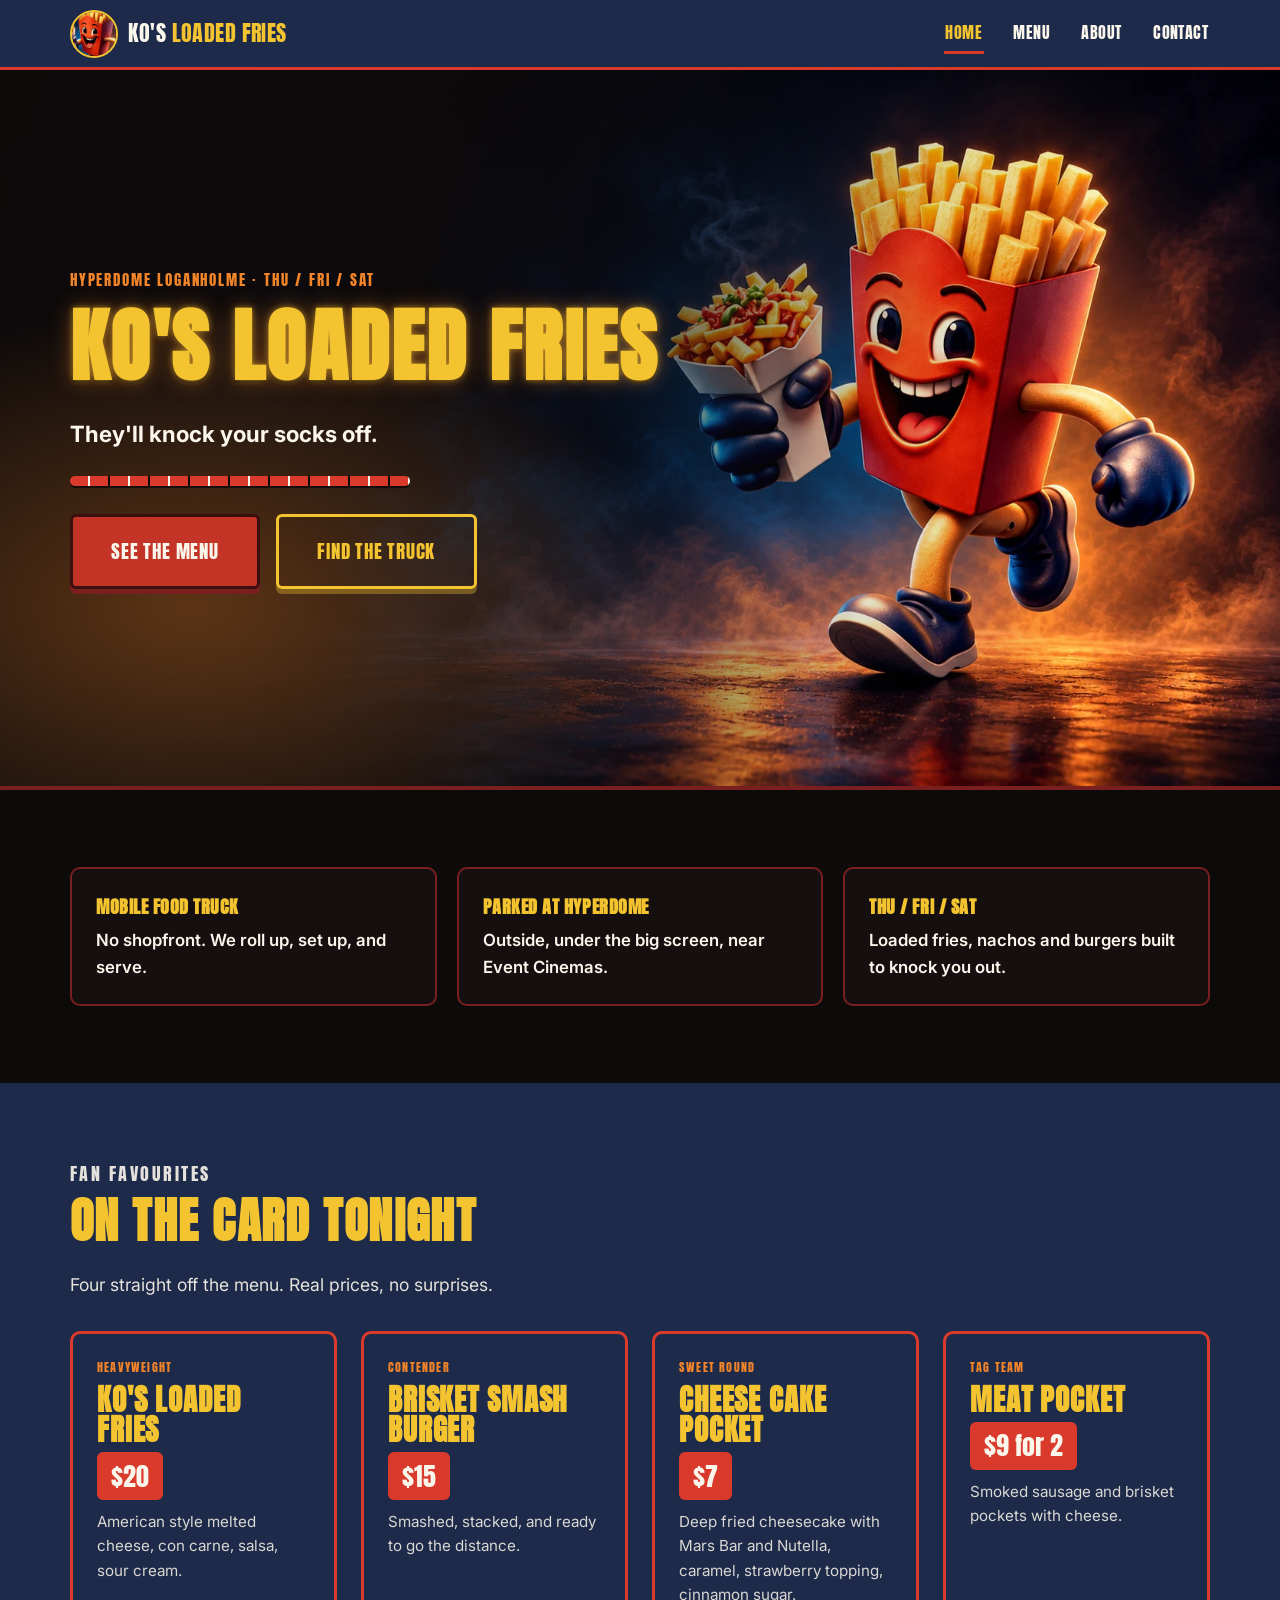
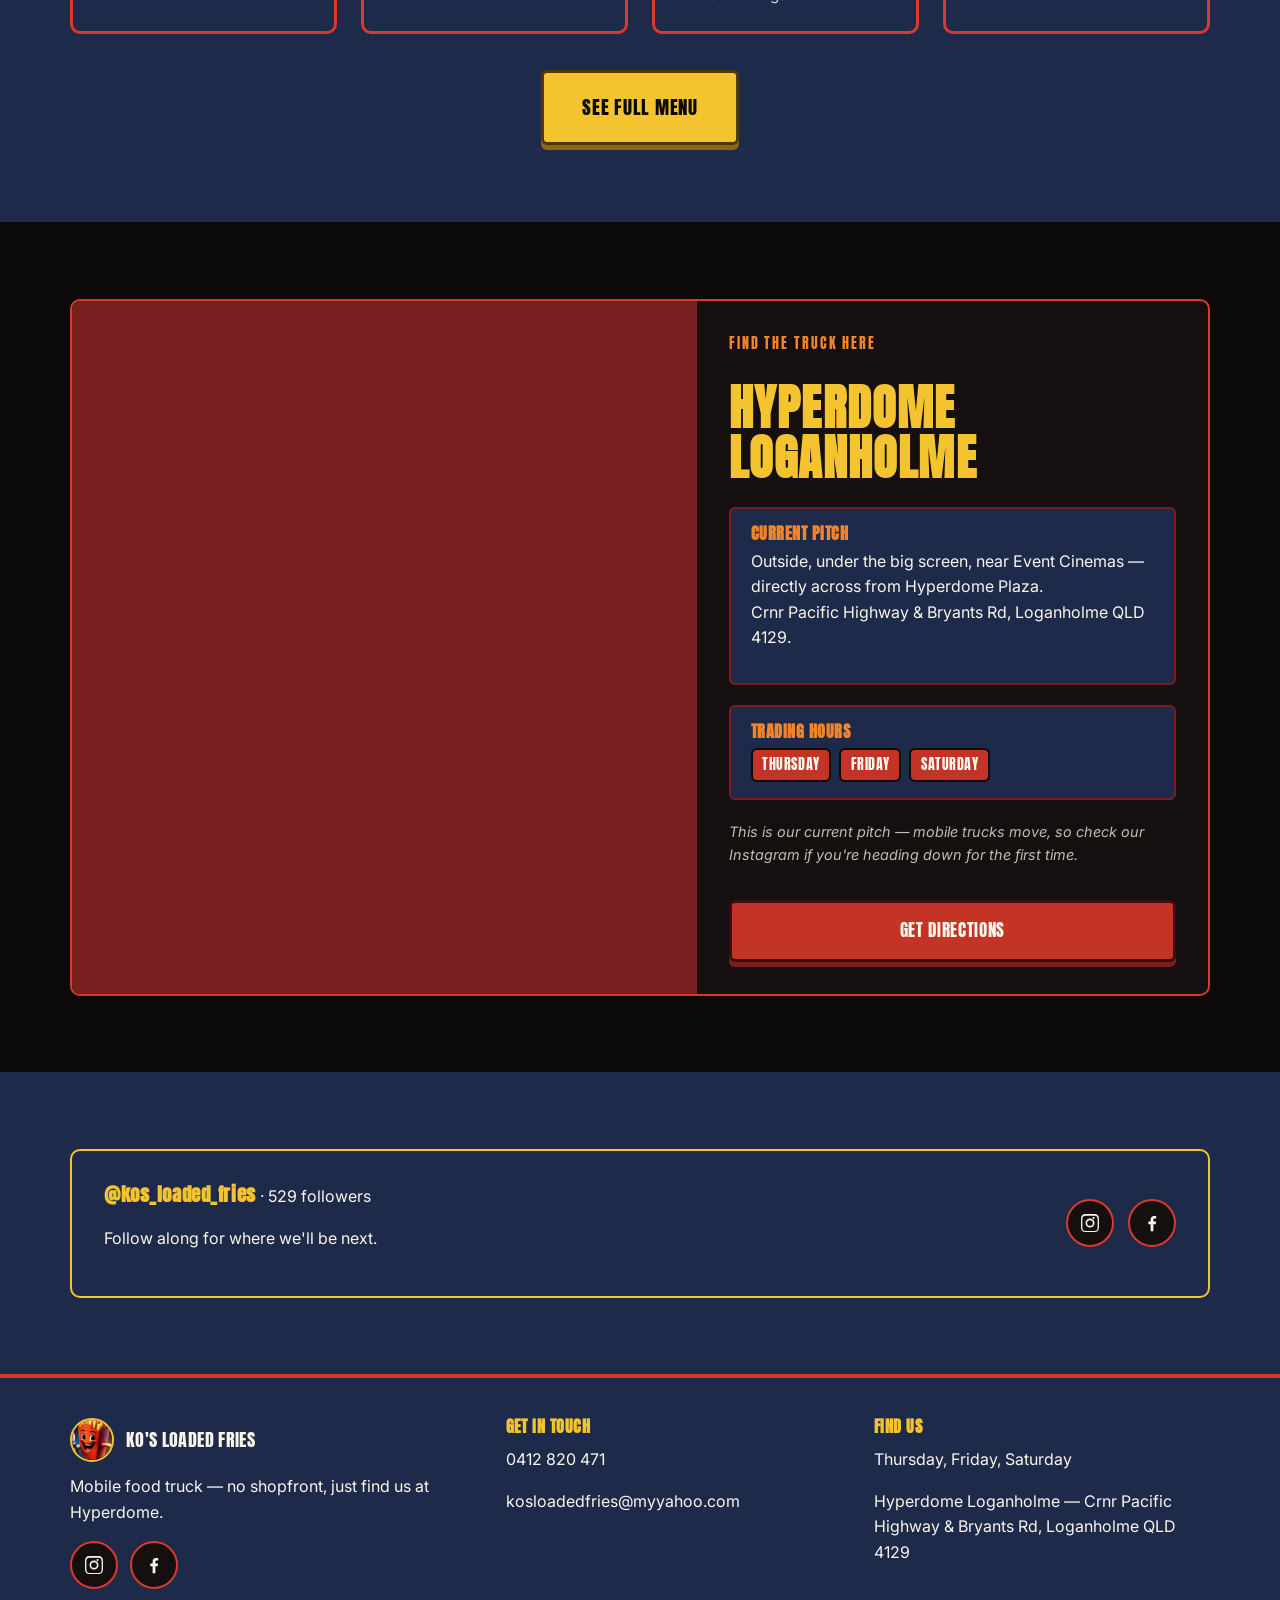
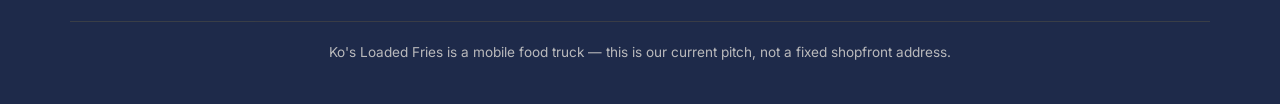
==== commit 65839302: "Site-wide fix pass: broken favicon, stretched About images, cleanup Went through every page at deskt" ====
--- a/index.html
+++ b/index.html
@@ -11,7 +11,7 @@
 <meta property="og:image" content="images/mascot-hero-poster.png">
 <meta property="og:type" content="website">
 
-<link rel="icon" href="favicon.ico" sizes="any">
+<link rel="icon" href="images/favicon.ico" sizes="any">
 <link rel="icon" type="image/png" sizes="32x32" href="images/favicon-32.png">
 <link rel="apple-touch-icon" href="images/favicon-180.png">
 
@@ -27,7 +27,10 @@
   <div class="wrap">
     <a class="brand" href="index.html">
       <!-- Isolated mascot mark, cropped from mascot-hero-poster.png — see /images. Not a standalone logo file from the client, this is the working substitute. -->
-      <img class="brand-mark" src="images/mascot-face-square.png" alt="" width="48" height="48">
+      <picture>
+        <source srcset="images/mascot-face-square.webp" type="image/webp">
+        <img class="brand-mark" src="images/mascot-face-square.png" alt="" width="48" height="48">
+      </picture>
       <!-- Built wordmark lockup (coded type, not an extracted logo file) -->
       <span class="brand-word">KO'S <span>LOADED FRIES</span></span>
     </a>
@@ -193,7 +196,10 @@
     <div class="footer-grid">
       <div class="footer-col">
         <div class="footer-brand">
-          <img src="images/mascot-face-square.png" alt="" width="44" height="44">
+          <picture>
+            <source srcset="images/mascot-face-square.webp" type="image/webp">
+            <img src="images/mascot-face-square.png" alt="" width="44" height="44">
+          </picture>
           <span>Ko's Loaded Fries</span>
         </div>
         <p>Mobile food truck — no shopfront, just find us at Hyperdome.</p>
--- a/styles.css
+++ b/styles.css
@@ -813,6 +813,7 @@
 
 .page-header-accent img {
   width: 140px;
+  height: auto;
   filter: drop-shadow(0 8px 18px rgba(0,0,0,0.5));
 }
 
@@ -930,6 +931,8 @@
 .about-block.reverse .about-media { order: 2; }
 
 .about-media img {
+  width: 100%;
+  height: auto;
   border-radius: var(--radius-md);
   border: 3px solid var(--ko-red);
 }
